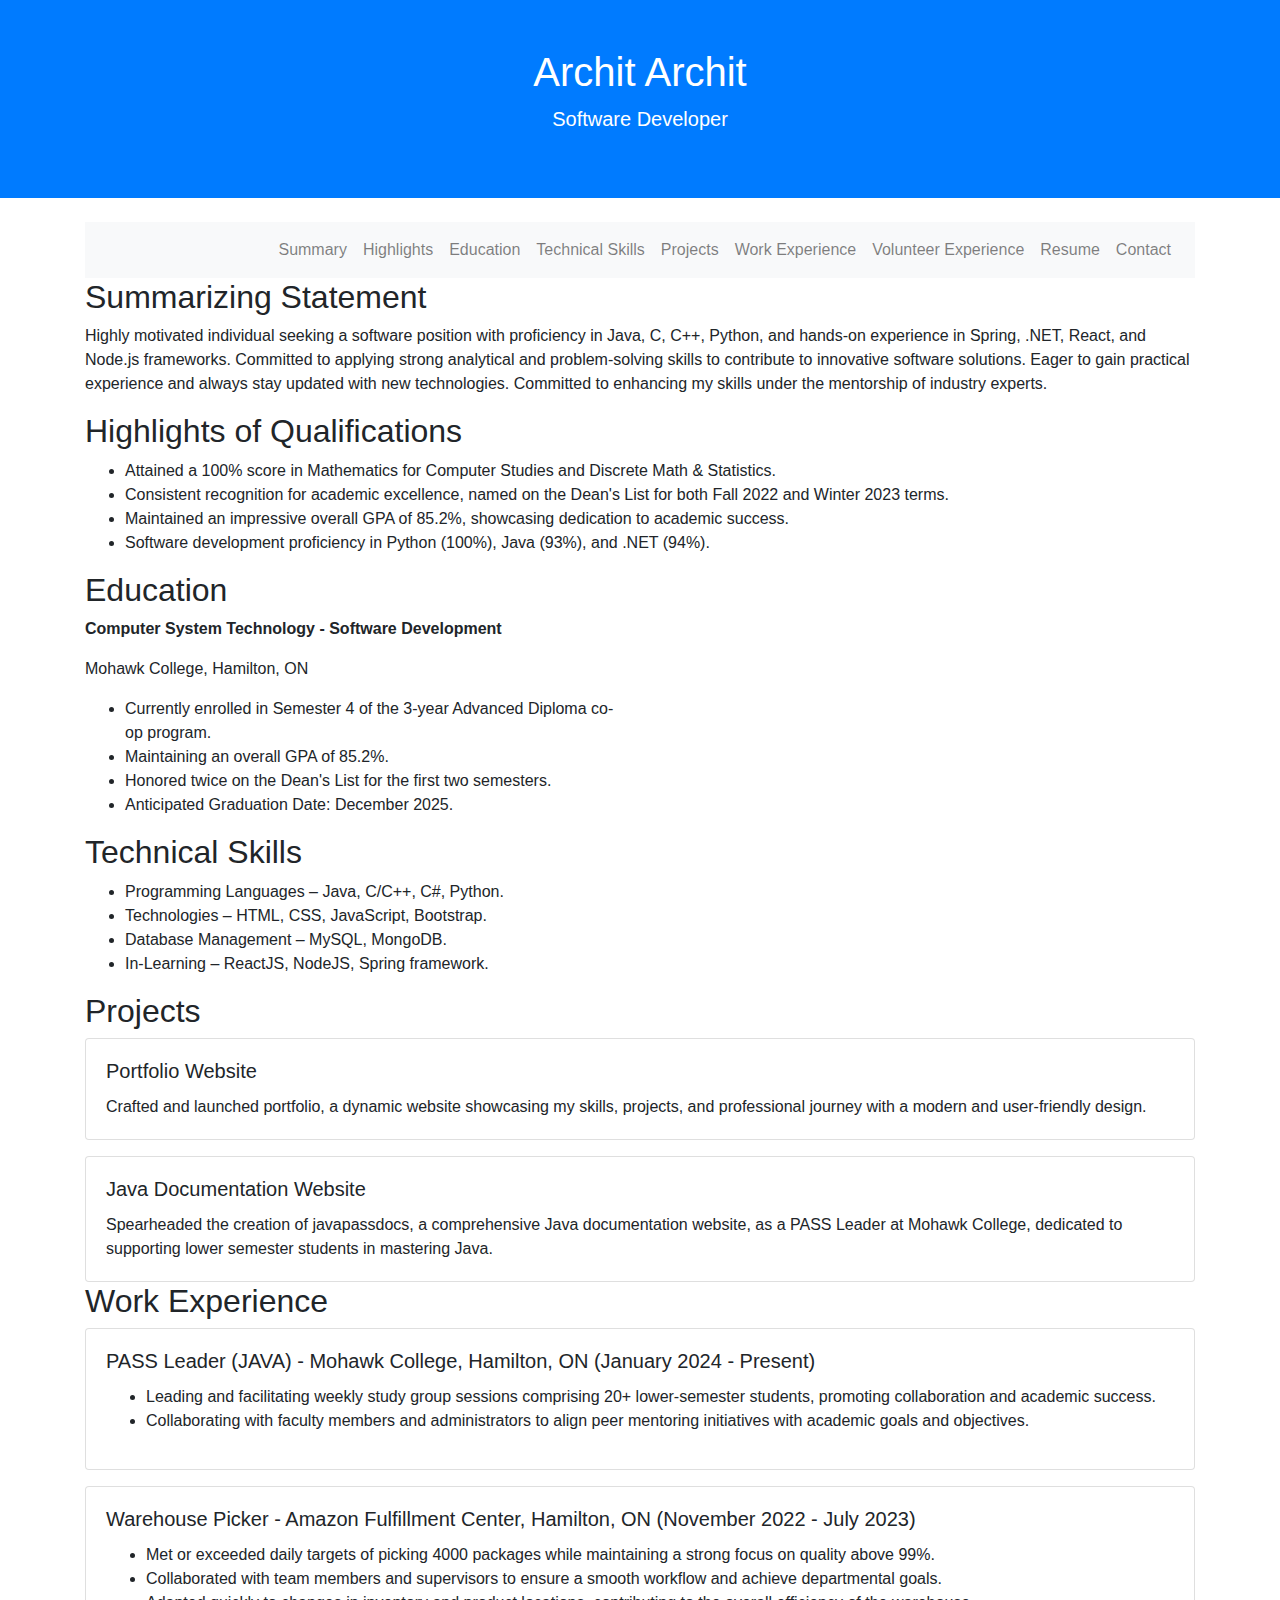
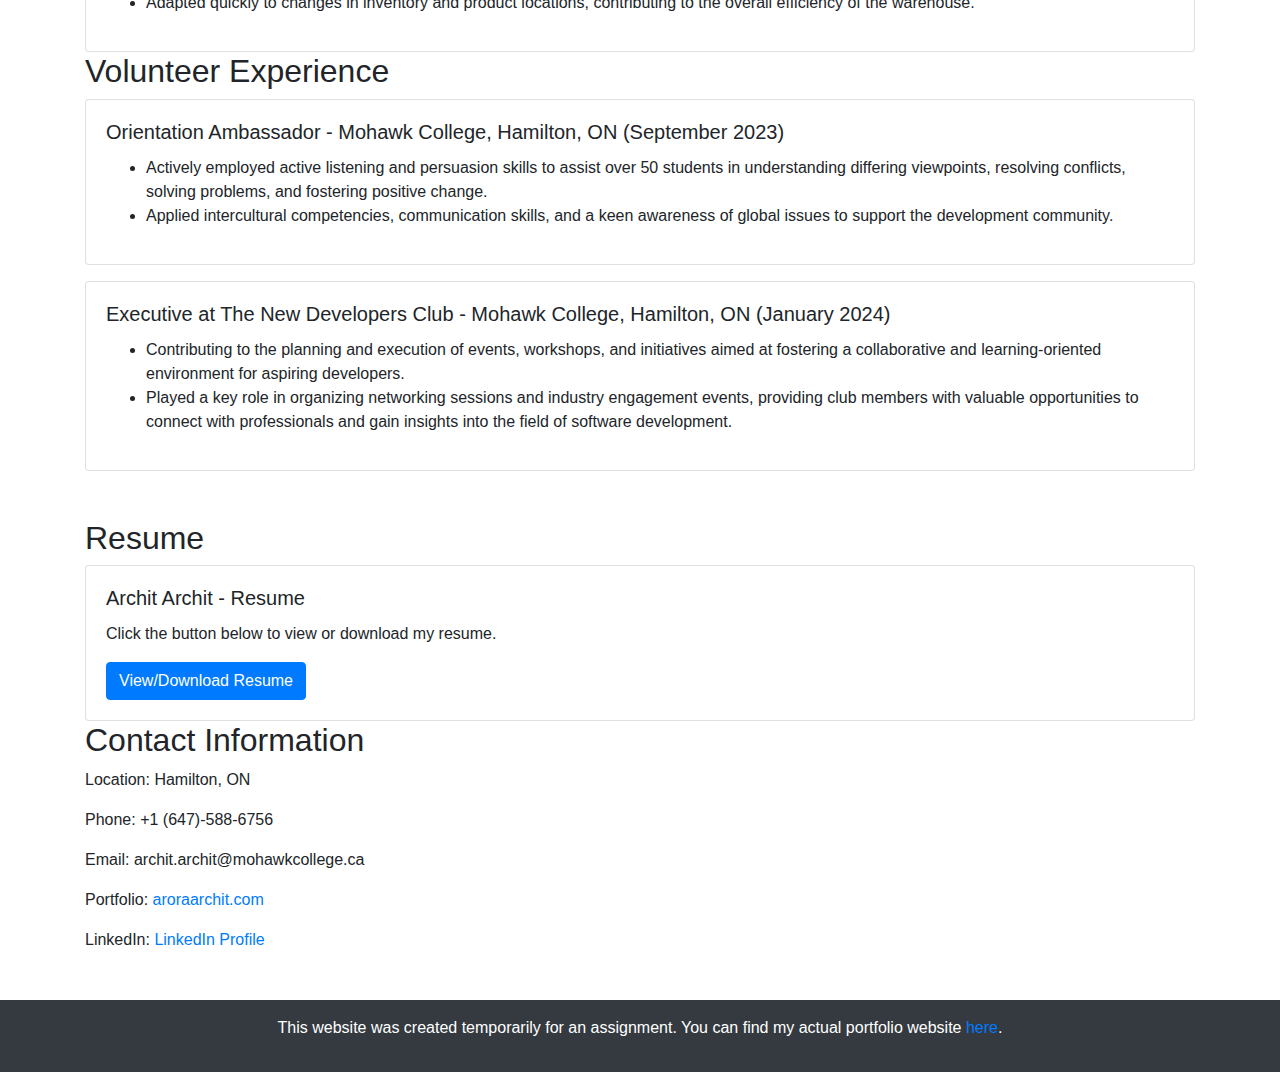
==== index.html @ 3b73fd88 "Added index file" ====
<!DOCTYPE html>
<html lang="en">
<head>
  <meta charset="UTF-8">
  <meta name="viewport" content="width=device-width, initial-scale=1.0">
  <link rel="stylesheet" href="https://stackpath.bootstrapcdn.com/bootstrap/4.5.2/css/bootstrap.min.css">
  <style>
    .fade-in {
      opacity: 0;
      transition: opacity 0.8s ease-in-out;
    }
  </style>

  <script>
    $(document).ready(function() {
      $("a").on('click', function(event) {
        if (this.hash !== "") {
          event.preventDefault();
          var hash = this.hash;
          $('html, body').animate({
            scrollTop: $(hash).offset().top
          }, 800, function(){
            window.location.hash = hash;
          });
        }
      });

      $(window).scroll(function() {
        $(".fade-in").each(function() {
          var position = $(this).offset().top;
          var scroll = $(window).scrollTop();
          if (position < scroll + $(window).height()) {
            $(this).addClass("visible");
          }
        });
      });
    });
  </script>
  <title>Archit Archit - Software Developer Portfolio</title>
</head>
<body>
  <header class="bg-primary text-white text-center py-5">
    <h1>Archit Archit</h1>
    <p class="lead">Software Developer</p>
  </header>

  <div class="container mt-4">
    <nav class="navbar navbar-expand-lg navbar-light bg-light">
      <button class="navbar-toggler" type="button" data-toggle="collapse" data-target="#navbarNav" aria-controls="navbarNav" aria-expanded="false" aria-label="Toggle navigation">
        <span class="navbar-toggler-icon"></span>
      </button>
      <div class="collapse navbar-collapse" id="navbarNav">
        <ul class="navbar-nav ml-auto">
          <li class="nav-item">
            <a class="nav-link" href="#summary">Summary</a>
          </li>
          <li class="nav-item">
            <a class="nav-link" href="#highlights">Highlights</a>
          </li>
          <li class="nav-item">
            <a class="nav-link" href="#education">Education</a>
          </li>
          <li class="nav-item">
            <a class="nav-link" href="#technical-skills">Technical Skills</a>
          </li>
          <li class="nav-item">
            <a class="nav-link" href="#projects">Projects</a>
          </li>
          <li class="nav-item">
            <a class="nav-link" href="#work-experience">Work Experience</a>
          </li>
          <li class="nav-item">
            <a class="nav-link" href="#volunteer-experience">Volunteer Experience</a>
          </li>
          <li class="nav-item">
            <a class="nav-link" href="#resume">Resume</a>
          </li>
          <li class="nav-item">
            <a class="nav-link" href="#contact">Contact</a>
          </li>
        </ul>
      </div>
    </nav>

    <section id="summary">
      <h2>Summarizing Statement</h2>
      <p>Highly motivated individual seeking a software position with proficiency in Java, C, C++, Python, and hands-on experience in Spring, .NET, React, and Node.js frameworks. Committed to applying strong analytical and problem-solving skills to contribute to innovative software solutions. Eager to gain practical experience and always stay updated with new technologies. Committed to enhancing my skills under the mentorship of industry experts.</p>
    </section>

    <section id="highlights">
      <h2>Highlights of Qualifications</h2>
      <ul>
        <li>Attained a 100% score in Mathematics for Computer Studies and Discrete Math & Statistics.</li>
        <li>Consistent recognition for academic excellence, named on the Dean's List for both Fall 2022 and Winter 2023 terms.</li>
        <li>Maintained an impressive overall GPA of 85.2%, showcasing dedication to academic success.</li>
        <li>Software development proficiency in Python (100%), Java (93%), and .NET (94%).</li>
      </ul>
    </section>

    <section id="education">
      <h2>Education</h2>
      <div class="row">
        <div class="col-md-6">
          <p class="font-weight-bold">Computer System Technology - Software Development</p>
          <p>Mohawk College, Hamilton, ON</p>
          <ul>
            <li>Currently enrolled in Semester 4 of the 3-year Advanced Diploma co-op program.</li>
            <li>Maintaining an overall GPA of 85.2%.</li>
            <li>Honored twice on the Dean's List for the first two semesters.</li>
            <li>Anticipated Graduation Date: December 2025.</li>
          </ul>
        </div>
      </div>
    </section>

    <section id="technical-skills">
      <h2>Technical Skills</h2>
      <ul>
        <li>Programming Languages – Java, C/C++, C#, Python.</li>
        <li>Technologies – HTML, CSS, JavaScript, Bootstrap.</li>
        <li>Database Management – MySQL, MongoDB.</li>
        <li>In-Learning – ReactJS, NodeJS, Spring framework.</li>
      </ul>
    </section>

    <section id="projects">
      <h2>Projects</h2>
      <div class="card">
        <div class="card-body">
          <h5 class="card-title">Portfolio Website</h5>
          <p class="card-text">Crafted and launched portfolio, a dynamic website showcasing my skills, projects, and professional journey with a modern and user-friendly design.</p>
        </div>
      </div>
      <div class="card mt-3">
        <div class="card-body">
          <h5 class="card-title">Java Documentation Website</h5>
          <p class="card-text">Spearheaded the creation of javapassdocs, a comprehensive Java documentation website, as a PASS Leader at Mohawk College, dedicated to supporting lower semester students in mastering Java.</p>
        </div>
      </div>
    </section>

    <section id="work-experience">
      <h2>Work Experience</h2>
      <div class="card">
        <div class="card-body">
          <h5 class="card-title">PASS Leader (JAVA) - Mohawk College, Hamilton, ON (January 2024 - Present)</h5>
          <ul>
            <li>Leading and facilitating weekly study group sessions comprising 20+ lower-semester students, promoting collaboration and academic success.</li>
            <li>Collaborating with faculty members and administrators to align peer mentoring initiatives with academic goals and objectives.</li>
          </ul>
        </div>
      </div>

      <div class="card mt-3">
        <div class="card-body">
          <h5 class="card-title">Warehouse Picker - Amazon Fulfillment Center, Hamilton, ON (November 2022 - July 2023)</h5>
          <ul>
            <li>Met or exceeded daily targets of picking 4000 packages while maintaining a strong focus on quality above 99%.</li>
            <li>Collaborated with team members and supervisors to ensure a smooth workflow and achieve departmental goals.</li>
            <li>Adapted quickly to changes in inventory and product locations, contributing to the overall efficiency of the warehouse.</li>
          </ul>
        </div>
      </div>
    </section>

    <section id="volunteer-experience">
      <h2>Volunteer Experience</h2>
      <div class="card">
        <div class="card-body">
          <h5 class="card-title">Orientation Ambassador - Mohawk College, Hamilton, ON (September 2023)</h5>
          <ul>
            <li>Actively employed active listening and persuasion skills to assist over 50 students in understanding differing viewpoints, resolving conflicts, solving problems, and fostering positive change.</li>
            <li>Applied intercultural competencies, communication skills, and a keen awareness of global issues to support the development community.</li>
          </ul>
        </div>
      </div>

      <div class="card mt-3">
        <div class="card-body">
          <h5 class="card-title">Executive at The New Developers Club - Mohawk College, Hamilton, ON (January 2024)</h5>
          <ul>
            <li>Contributing to the planning and execution of events, workshops, and initiatives aimed at fostering a collaborative and learning-oriented environment for aspiring developers.</li>
            <li>Played a key role in organizing networking sessions and industry engagement events, providing club members with valuable opportunities to connect with professionals and gain insights into the field of software development.</li>
          </ul>
        </div>
      </div>
    </section>

    <section id="resume" class="mt-5">
        <h2>Resume</h2>
        <div class="card">
          <div class="card-body">
            <h5 class="card-title">Archit Archit - Resume</h5>
            <p class="card-text">Click the button below to view or download my resume.</p>
            <a href="https://drive.google.com/file/d/1kvzw-_vx-3YMhmj7UJ2P-MCLBKqYnYAg/view?usp=sharing" class="btn btn-primary" target="_blank" rel="noopener noreferrer">View/Download Resume</a>
          </div>
        </div>
      </section>
      

    <section id="contact">
      <h2>Contact Information</h2>
      <address>
        <p>Location: Hamilton, ON</p>
        <p>Phone: +1 (647)-588-6756</p>
        <p>Email: archit.archit@mohawkcollege.ca</p>
        <p>Portfolio: <a href="http://aroraarchit.com">aroraarchit.com</a></p>
        <p>LinkedIn: <a href="https://www.linkedin.com/in/archit-archit-8ba535247/">LinkedIn Profile</a></p>
      </address>
    </section>
  </div>

  <footer class="bg-dark text-white text-center py-3 mt-5">
    <p>This website was created temporarily for an assignment. You can find my actual portfolio website <a href="#">here</a>.</p>
  </footer>

  <script src="https://code.jquery.com/jquery-3.5.1.slim.min.js"></script>
  <script src="https://cdn.jsdelivr.net/npm/@popperjs/core@2.9.3/dist/umd/popper.min.js"></script>
  <script src="https://stackpath.bootstrapcdn.com/bootstrap/4.5.2/js/bootstrap.min.js"></script>

</body>
</html>
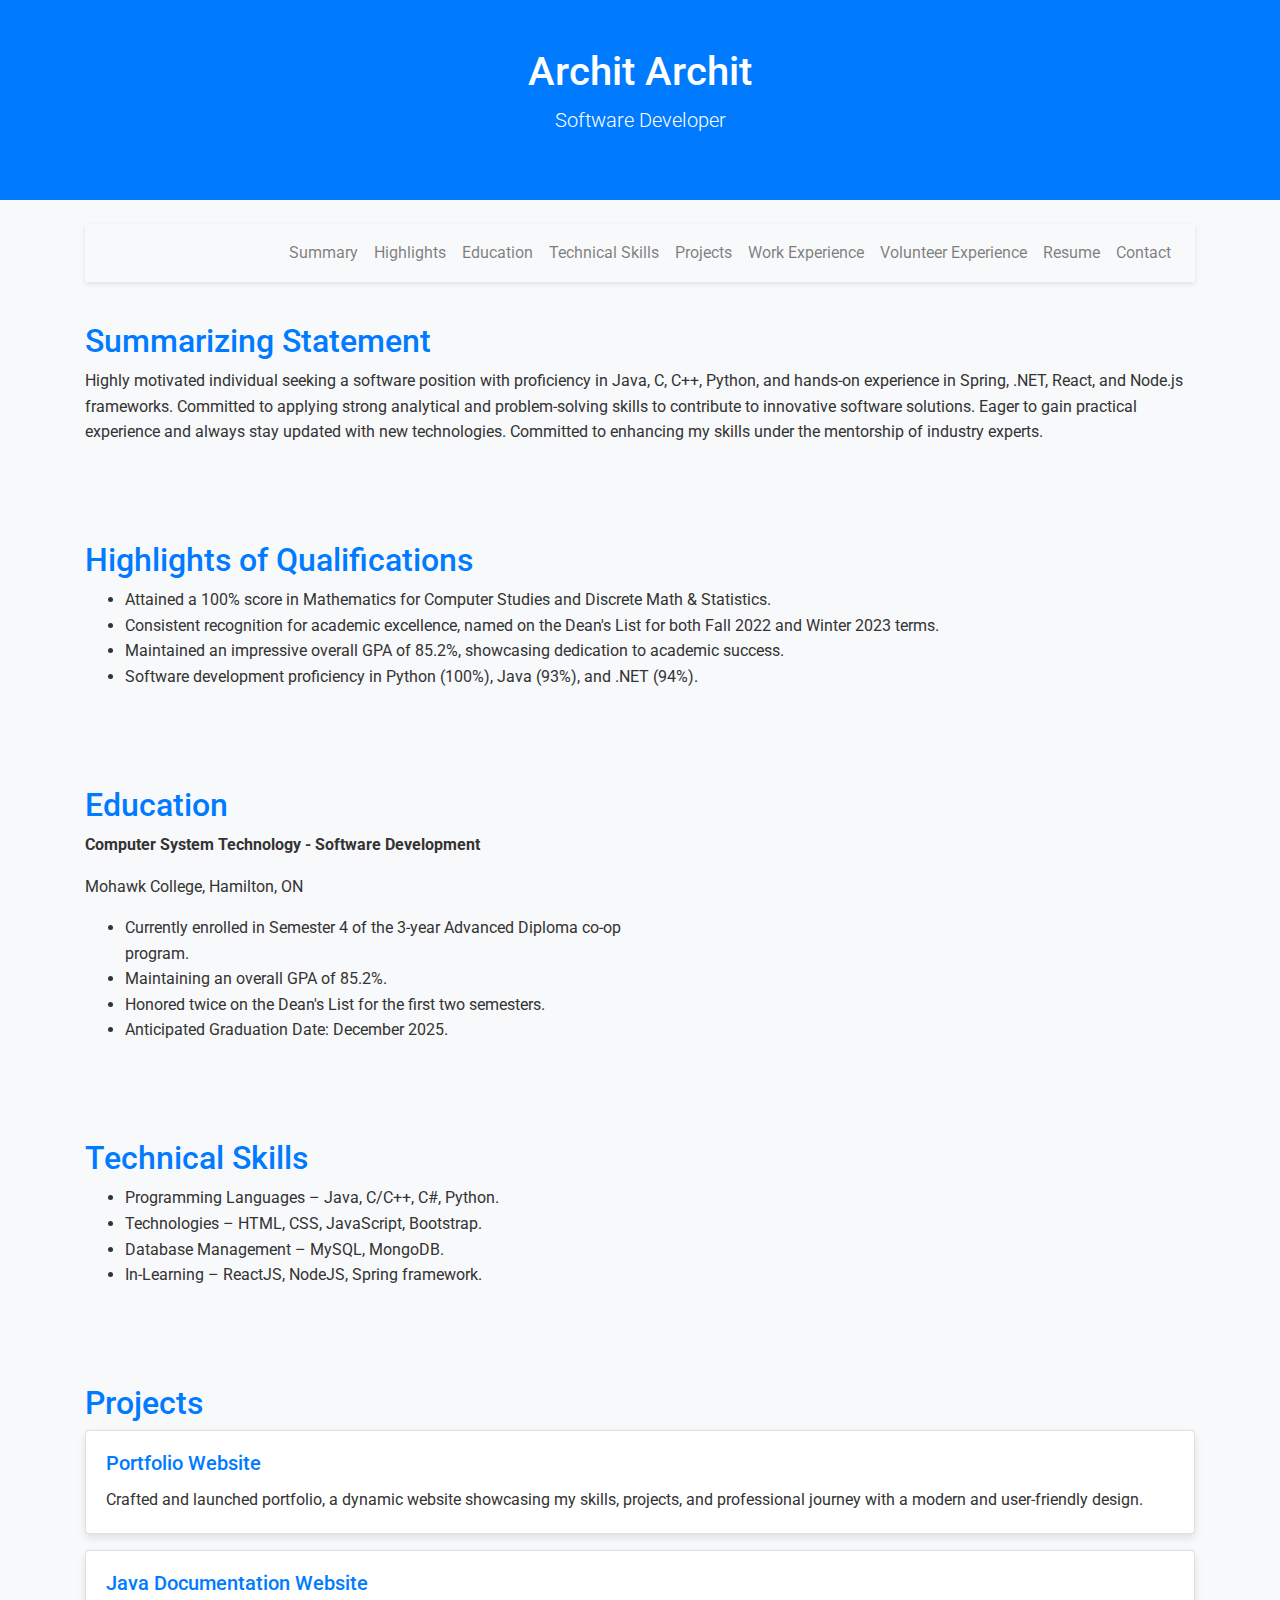
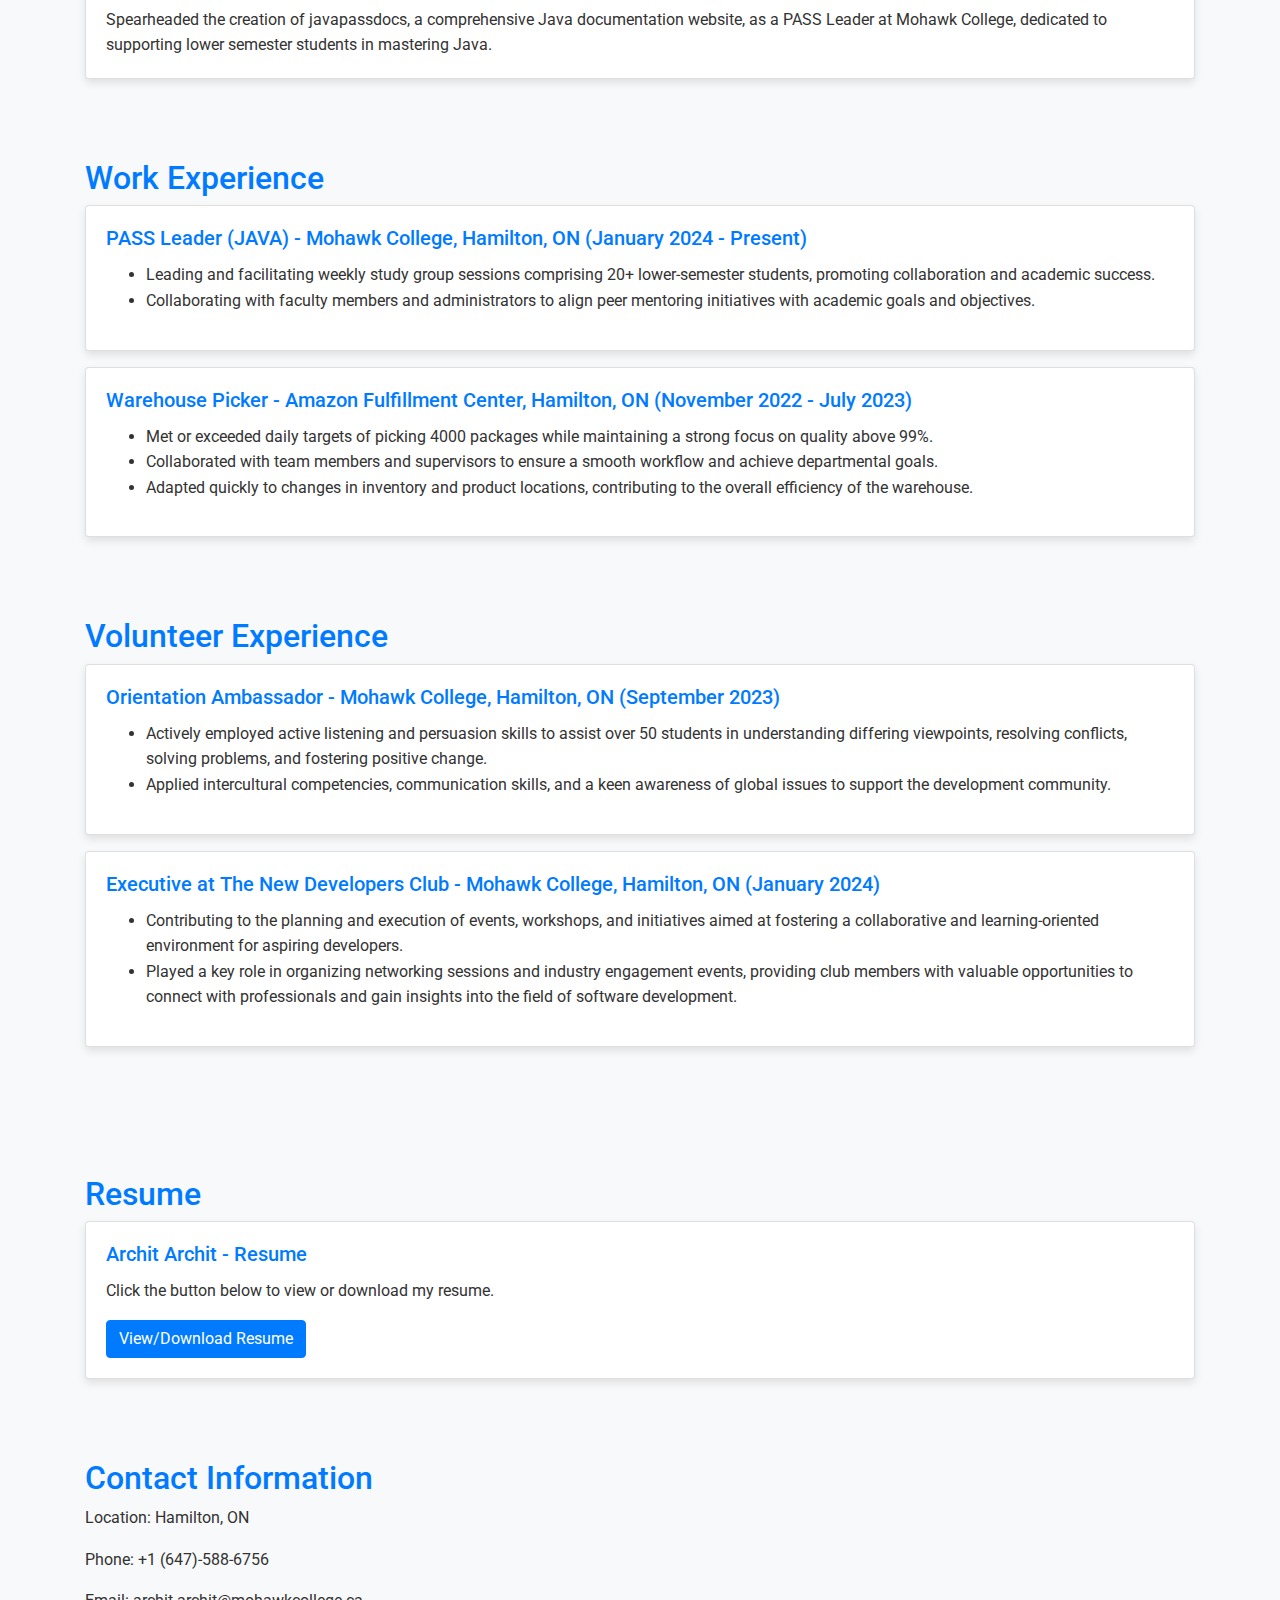
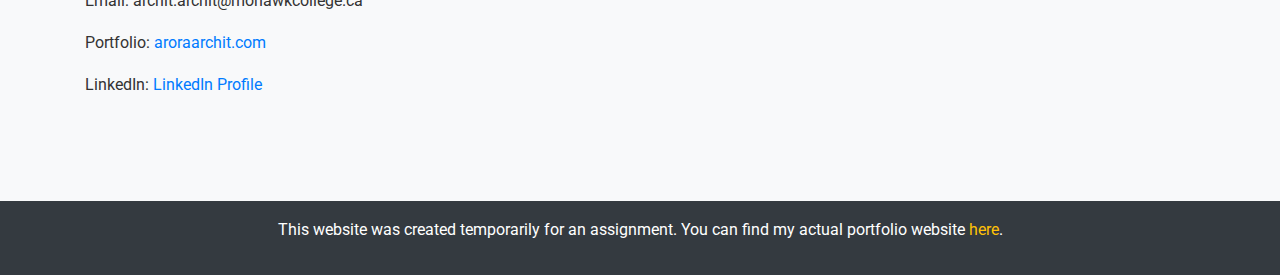
==== commit ca59ab33: "Add files via upload" ====
--- a/index.html
+++ b/index.html
@@ -1,222 +1,329 @@
-<!DOCTYPE html>
-<html lang="en">
-<head>
-  <meta charset="UTF-8">
-  <meta name="viewport" content="width=device-width, initial-scale=1.0">
-  <link rel="stylesheet" href="https://stackpath.bootstrapcdn.com/bootstrap/4.5.2/css/bootstrap.min.css">
-  <style>
-    .fade-in {
-      opacity: 0;
-      transition: opacity 0.8s ease-in-out;
-    }
-  </style>
-
-  <script>
-    $(document).ready(function() {
-      $("a").on('click', function(event) {
-        if (this.hash !== "") {
-          event.preventDefault();
-          var hash = this.hash;
-          $('html, body').animate({
-            scrollTop: $(hash).offset().top
-          }, 800, function(){
-            window.location.hash = hash;
-          });
-        }
-      });
-
-      $(window).scroll(function() {
-        $(".fade-in").each(function() {
-          var position = $(this).offset().top;
-          var scroll = $(window).scrollTop();
-          if (position < scroll + $(window).height()) {
-            $(this).addClass("visible");
-          }
-        });
-      });
-    });
-  </script>
-  <title>Archit Archit - Software Developer Portfolio</title>
-</head>
-<body>
-  <header class="bg-primary text-white text-center py-5">
-    <h1>Archit Archit</h1>
-    <p class="lead">Software Developer</p>
-  </header>
-
-  <div class="container mt-4">
-    <nav class="navbar navbar-expand-lg navbar-light bg-light">
-      <button class="navbar-toggler" type="button" data-toggle="collapse" data-target="#navbarNav" aria-controls="navbarNav" aria-expanded="false" aria-label="Toggle navigation">
-        <span class="navbar-toggler-icon"></span>
-      </button>
-      <div class="collapse navbar-collapse" id="navbarNav">
-        <ul class="navbar-nav ml-auto">
-          <li class="nav-item">
-            <a class="nav-link" href="#summary">Summary</a>
-          </li>
-          <li class="nav-item">
-            <a class="nav-link" href="#highlights">Highlights</a>
-          </li>
-          <li class="nav-item">
-            <a class="nav-link" href="#education">Education</a>
-          </li>
-          <li class="nav-item">
-            <a class="nav-link" href="#technical-skills">Technical Skills</a>
-          </li>
-          <li class="nav-item">
-            <a class="nav-link" href="#projects">Projects</a>
-          </li>
-          <li class="nav-item">
-            <a class="nav-link" href="#work-experience">Work Experience</a>
-          </li>
-          <li class="nav-item">
-            <a class="nav-link" href="#volunteer-experience">Volunteer Experience</a>
-          </li>
-          <li class="nav-item">
-            <a class="nav-link" href="#resume">Resume</a>
-          </li>
-          <li class="nav-item">
-            <a class="nav-link" href="#contact">Contact</a>
-          </li>
-        </ul>
-      </div>
-    </nav>
-
-    <section id="summary">
-      <h2>Summarizing Statement</h2>
-      <p>Highly motivated individual seeking a software position with proficiency in Java, C, C++, Python, and hands-on experience in Spring, .NET, React, and Node.js frameworks. Committed to applying strong analytical and problem-solving skills to contribute to innovative software solutions. Eager to gain practical experience and always stay updated with new technologies. Committed to enhancing my skills under the mentorship of industry experts.</p>
-    </section>
-
-    <section id="highlights">
-      <h2>Highlights of Qualifications</h2>
-      <ul>
-        <li>Attained a 100% score in Mathematics for Computer Studies and Discrete Math & Statistics.</li>
-        <li>Consistent recognition for academic excellence, named on the Dean's List for both Fall 2022 and Winter 2023 terms.</li>
-        <li>Maintained an impressive overall GPA of 85.2%, showcasing dedication to academic success.</li>
-        <li>Software development proficiency in Python (100%), Java (93%), and .NET (94%).</li>
-      </ul>
-    </section>
-
-    <section id="education">
-      <h2>Education</h2>
-      <div class="row">
-        <div class="col-md-6">
-          <p class="font-weight-bold">Computer System Technology - Software Development</p>
-          <p>Mohawk College, Hamilton, ON</p>
-          <ul>
-            <li>Currently enrolled in Semester 4 of the 3-year Advanced Diploma co-op program.</li>
-            <li>Maintaining an overall GPA of 85.2%.</li>
-            <li>Honored twice on the Dean's List for the first two semesters.</li>
-            <li>Anticipated Graduation Date: December 2025.</li>
-          </ul>
-        </div>
-      </div>
-    </section>
-
-    <section id="technical-skills">
-      <h2>Technical Skills</h2>
-      <ul>
-        <li>Programming Languages – Java, C/C++, C#, Python.</li>
-        <li>Technologies – HTML, CSS, JavaScript, Bootstrap.</li>
-        <li>Database Management – MySQL, MongoDB.</li>
-        <li>In-Learning – ReactJS, NodeJS, Spring framework.</li>
-      </ul>
-    </section>
-
-    <section id="projects">
-      <h2>Projects</h2>
-      <div class="card">
-        <div class="card-body">
-          <h5 class="card-title">Portfolio Website</h5>
-          <p class="card-text">Crafted and launched portfolio, a dynamic website showcasing my skills, projects, and professional journey with a modern and user-friendly design.</p>
-        </div>
-      </div>
-      <div class="card mt-3">
-        <div class="card-body">
-          <h5 class="card-title">Java Documentation Website</h5>
-          <p class="card-text">Spearheaded the creation of javapassdocs, a comprehensive Java documentation website, as a PASS Leader at Mohawk College, dedicated to supporting lower semester students in mastering Java.</p>
-        </div>
-      </div>
-    </section>
-
-    <section id="work-experience">
-      <h2>Work Experience</h2>
-      <div class="card">
-        <div class="card-body">
-          <h5 class="card-title">PASS Leader (JAVA) - Mohawk College, Hamilton, ON (January 2024 - Present)</h5>
-          <ul>
-            <li>Leading and facilitating weekly study group sessions comprising 20+ lower-semester students, promoting collaboration and academic success.</li>
-            <li>Collaborating with faculty members and administrators to align peer mentoring initiatives with academic goals and objectives.</li>
-          </ul>
-        </div>
-      </div>
-
-      <div class="card mt-3">
-        <div class="card-body">
-          <h5 class="card-title">Warehouse Picker - Amazon Fulfillment Center, Hamilton, ON (November 2022 - July 2023)</h5>
-          <ul>
-            <li>Met or exceeded daily targets of picking 4000 packages while maintaining a strong focus on quality above 99%.</li>
-            <li>Collaborated with team members and supervisors to ensure a smooth workflow and achieve departmental goals.</li>
-            <li>Adapted quickly to changes in inventory and product locations, contributing to the overall efficiency of the warehouse.</li>
-          </ul>
-        </div>
-      </div>
-    </section>
-
-    <section id="volunteer-experience">
-      <h2>Volunteer Experience</h2>
-      <div class="card">
-        <div class="card-body">
-          <h5 class="card-title">Orientation Ambassador - Mohawk College, Hamilton, ON (September 2023)</h5>
-          <ul>
-            <li>Actively employed active listening and persuasion skills to assist over 50 students in understanding differing viewpoints, resolving conflicts, solving problems, and fostering positive change.</li>
-            <li>Applied intercultural competencies, communication skills, and a keen awareness of global issues to support the development community.</li>
-          </ul>
-        </div>
-      </div>
-
-      <div class="card mt-3">
-        <div class="card-body">
-          <h5 class="card-title">Executive at The New Developers Club - Mohawk College, Hamilton, ON (January 2024)</h5>
-          <ul>
-            <li>Contributing to the planning and execution of events, workshops, and initiatives aimed at fostering a collaborative and learning-oriented environment for aspiring developers.</li>
-            <li>Played a key role in organizing networking sessions and industry engagement events, providing club members with valuable opportunities to connect with professionals and gain insights into the field of software development.</li>
-          </ul>
-        </div>
-      </div>
-    </section>
-
-    <section id="resume" class="mt-5">
-        <h2>Resume</h2>
-        <div class="card">
-          <div class="card-body">
-            <h5 class="card-title">Archit Archit - Resume</h5>
-            <p class="card-text">Click the button below to view or download my resume.</p>
-            <a href="https://drive.google.com/file/d/1kvzw-_vx-3YMhmj7UJ2P-MCLBKqYnYAg/view?usp=sharing" class="btn btn-primary" target="_blank" rel="noopener noreferrer">View/Download Resume</a>
-          </div>
-        </div>
-      </section>
-      
-
-    <section id="contact">
-      <h2>Contact Information</h2>
-      <address>
-        <p>Location: Hamilton, ON</p>
-        <p>Phone: +1 (647)-588-6756</p>
-        <p>Email: archit.archit@mohawkcollege.ca</p>
-        <p>Portfolio: <a href="http://aroraarchit.com">aroraarchit.com</a></p>
-        <p>LinkedIn: <a href="https://www.linkedin.com/in/archit-archit-8ba535247/">LinkedIn Profile</a></p>
-      </address>
-    </section>
-  </div>
-
-  <footer class="bg-dark text-white text-center py-3 mt-5">
-    <p>This website was created temporarily for an assignment. You can find my actual portfolio website <a href="#">here</a>.</p>
-  </footer>
-
-  <script src="https://code.jquery.com/jquery-3.5.1.slim.min.js"></script>
-  <script src="https://cdn.jsdelivr.net/npm/@popperjs/core@2.9.3/dist/umd/popper.min.js"></script>
-  <script src="https://stackpath.bootstrapcdn.com/bootstrap/4.5.2/js/bootstrap.min.js"></script>
-
-</body>
-</html>
+<!DOCTYPE html>
+<html lang="en">
+<head>
+  <meta charset="UTF-8">
+  <meta name="viewport" content="width=device-width, initial-scale=1.0">
+  <link rel="stylesheet" href="https://stackpath.bootstrapcdn.com/bootstrap/4.5.2/css/bootstrap.min.css">
+  <link rel="stylesheet" href="https://stackpath.bootstrapcdn.com/bootstrap/4.5.2/css/bootstrap.min.css">
+  <link href="https://fonts.googleapis.com/css2?family=Roboto:wght@400;700&display=swap" rel="stylesheet">
+  <style>
+    body {
+      font-family: 'Roboto', sans-serif;
+      line-height: 1.6;
+      color: #333;
+      background-color: #f8f9fa;
+      margin: 0;
+      padding: 0;
+    }
+
+    header {
+      background-color: #007bff;
+      color: #fff;
+      padding: 2rem 0;
+      animation: fadeInUp 1s ease-out;
+    }
+
+    h2, h3, h4, h5, h6 {
+      color: #007bff;
+      animation: fadeIn 1s ease-out;
+    }
+
+    nav {
+      background-color: #fff;
+      box-shadow: 0 2px 5px rgba(0, 0, 0, 0.1);
+      animation: slideInDown 1s ease-out;
+    }
+
+    .navbar-nav {
+      margin-left: auto;
+    }
+
+    .navbar-nav a {
+      color: #333;
+    }
+
+    section {
+      padding: 40px 0;
+      animation: fadeInUp 1s ease-out;
+    }
+
+    .card {
+      box-shadow: 0 4px 8px rgba(0, 0, 0, 0.1);
+      transition: transform 0.3s;
+      animation: fadeIn 1s ease-out;
+    }
+
+    .card:hover {
+      transform: scale(1.05);
+    }
+
+    address {
+      font-style: normal;
+    }
+
+    .animated-list li {
+      opacity: 0;
+      transform: translateY(20px);
+      animation: fadeInUp 1s ease-out forwards;
+    }
+
+    footer {
+      background-color: #343a40;
+      color: #fff;
+      padding: 20px 0;
+      animation: slideInUp 1s ease-out;
+    }
+
+    footer a {
+      color: #ffc107;
+    }
+
+    @keyframes fadeIn {
+      from {
+        opacity: 0;
+      }
+      to {
+        opacity: 1;
+      }
+    }
+
+    @keyframes fadeInUp {
+      from {
+        opacity: 0;
+        transform: translateY(20px);
+      }
+      to {
+        opacity: 1;
+        transform: translateY(0);
+      }
+    }
+
+    @keyframes slideInDown {
+      from {
+        transform: translateY(-40px);
+      }
+      to {
+        transform: translateY(0);
+      }
+    }
+
+    @keyframes slideInUp {
+      from {
+        transform: translateY(40px);
+      }
+      to {
+        transform: translateY(0);
+      }
+    }
+  </style>
+
+
+  <script>
+    $(document).ready(function() {
+      $("a").on('click', function(event) {
+        if (this.hash !== "") {
+          event.preventDefault();
+          var hash = this.hash;
+          $('html, body').animate({
+            scrollTop: $(hash).offset().top
+          }, 800, function(){
+            window.location.hash = hash;
+          });
+        }
+      });
+
+      $(window).scroll(function() {
+        $(".fade-in").each(function() {
+          var position = $(this).offset().top;
+          var scroll = $(window).scrollTop();
+          if (position < scroll + $(window).height()) {
+            $(this).addClass("visible");
+          }
+        });
+      });
+    });
+  </script>
+  <title>Archit Archit - Software Developer Portfolio</title>
+</head>
+<body>
+  <header class="bg-primary text-white text-center py-5">
+    <h1>Archit Archit</h1>
+    <p class="lead">Software Developer</p>
+  </header>
+
+  <div class="container mt-4">
+    <nav class="navbar navbar-expand-lg navbar-light bg-light">
+      <button class="navbar-toggler" type="button" data-toggle="collapse" data-target="#navbarNav" aria-controls="navbarNav" aria-expanded="false" aria-label="Toggle navigation">
+        <span class="navbar-toggler-icon"></span>
+      </button>
+      <div class="collapse navbar-collapse" id="navbarNav">
+        <ul class="navbar-nav ml-auto">
+          <li class="nav-item">
+            <a class="nav-link" href="#summary">Summary</a>
+          </li>
+          <li class="nav-item">
+            <a class="nav-link" href="#highlights">Highlights</a>
+          </li>
+          <li class="nav-item">
+            <a class="nav-link" href="#education">Education</a>
+          </li>
+          <li class="nav-item">
+            <a class="nav-link" href="#technical-skills">Technical Skills</a>
+          </li>
+          <li class="nav-item">
+            <a class="nav-link" href="#projects">Projects</a>
+          </li>
+          <li class="nav-item">
+            <a class="nav-link" href="#work-experience">Work Experience</a>
+          </li>
+          <li class="nav-item">
+            <a class="nav-link" href="#volunteer-experience">Volunteer Experience</a>
+          </li>
+          <li class="nav-item">
+            <a class="nav-link" href="#resume">Resume</a>
+          </li>
+          <li class="nav-item">
+            <a class="nav-link" href="#contact">Contact</a>
+          </li>
+        </ul>
+      </div>
+    </nav>
+
+    <section id="summary">
+      <h2>Summarizing Statement</h2>
+      <p>Highly motivated individual seeking a software position with proficiency in Java, C, C++, Python, and hands-on experience in Spring, .NET, React, and Node.js frameworks. Committed to applying strong analytical and problem-solving skills to contribute to innovative software solutions. Eager to gain practical experience and always stay updated with new technologies. Committed to enhancing my skills under the mentorship of industry experts.</p>
+    </section>
+
+    <section id="highlights">
+      <h2>Highlights of Qualifications</h2>
+      <ul>
+        <li>Attained a 100% score in Mathematics for Computer Studies and Discrete Math & Statistics.</li>
+        <li>Consistent recognition for academic excellence, named on the Dean's List for both Fall 2022 and Winter 2023 terms.</li>
+        <li>Maintained an impressive overall GPA of 85.2%, showcasing dedication to academic success.</li>
+        <li>Software development proficiency in Python (100%), Java (93%), and .NET (94%).</li>
+      </ul>
+    </section>
+
+    <section id="education">
+      <h2>Education</h2>
+      <div class="row">
+        <div class="col-md-6">
+          <p class="font-weight-bold">Computer System Technology - Software Development</p>
+          <p>Mohawk College, Hamilton, ON</p>
+          <ul>
+            <li>Currently enrolled in Semester 4 of the 3-year Advanced Diploma co-op program.</li>
+            <li>Maintaining an overall GPA of 85.2%.</li>
+            <li>Honored twice on the Dean's List for the first two semesters.</li>
+            <li>Anticipated Graduation Date: December 2025.</li>
+          </ul>
+        </div>
+      </div>
+    </section>
+
+    <section id="technical-skills">
+      <h2>Technical Skills</h2>
+      <ul>
+        <li>Programming Languages – Java, C/C++, C#, Python.</li>
+        <li>Technologies – HTML, CSS, JavaScript, Bootstrap.</li>
+        <li>Database Management – MySQL, MongoDB.</li>
+        <li>In-Learning – ReactJS, NodeJS, Spring framework.</li>
+      </ul>
+    </section>
+
+    <section id="projects">
+      <h2>Projects</h2>
+      <div class="card">
+        <div class="card-body">
+          <h5 class="card-title">Portfolio Website</h5>
+          <p class="card-text">Crafted and launched portfolio, a dynamic website showcasing my skills, projects, and professional journey with a modern and user-friendly design.</p>
+        </div>
+      </div>
+      <div class="card mt-3">
+        <div class="card-body">
+          <h5 class="card-title">Java Documentation Website</h5>
+          <p class="card-text">Spearheaded the creation of javapassdocs, a comprehensive Java documentation website, as a PASS Leader at Mohawk College, dedicated to supporting lower semester students in mastering Java.</p>
+        </div>
+      </div>
+    </section>
+
+    <section id="work-experience">
+      <h2>Work Experience</h2>
+      <div class="card">
+        <div class="card-body">
+          <h5 class="card-title">PASS Leader (JAVA) - Mohawk College, Hamilton, ON (January 2024 - Present)</h5>
+          <ul>
+            <li>Leading and facilitating weekly study group sessions comprising 20+ lower-semester students, promoting collaboration and academic success.</li>
+            <li>Collaborating with faculty members and administrators to align peer mentoring initiatives with academic goals and objectives.</li>
+          </ul>
+        </div>
+      </div>
+
+      <div class="card mt-3">
+        <div class="card-body">
+          <h5 class="card-title">Warehouse Picker - Amazon Fulfillment Center, Hamilton, ON (November 2022 - July 2023)</h5>
+          <ul>
+            <li>Met or exceeded daily targets of picking 4000 packages while maintaining a strong focus on quality above 99%.</li>
+            <li>Collaborated with team members and supervisors to ensure a smooth workflow and achieve departmental goals.</li>
+            <li>Adapted quickly to changes in inventory and product locations, contributing to the overall efficiency of the warehouse.</li>
+          </ul>
+        </div>
+      </div>
+    </section>
+
+    <section id="volunteer-experience">
+      <h2>Volunteer Experience</h2>
+      <div class="card">
+        <div class="card-body">
+          <h5 class="card-title">Orientation Ambassador - Mohawk College, Hamilton, ON (September 2023)</h5>
+          <ul>
+            <li>Actively employed active listening and persuasion skills to assist over 50 students in understanding differing viewpoints, resolving conflicts, solving problems, and fostering positive change.</li>
+            <li>Applied intercultural competencies, communication skills, and a keen awareness of global issues to support the development community.</li>
+          </ul>
+        </div>
+      </div>
+
+      <div class="card mt-3">
+        <div class="card-body">
+          <h5 class="card-title">Executive at The New Developers Club - Mohawk College, Hamilton, ON (January 2024)</h5>
+          <ul>
+            <li>Contributing to the planning and execution of events, workshops, and initiatives aimed at fostering a collaborative and learning-oriented environment for aspiring developers.</li>
+            <li>Played a key role in organizing networking sessions and industry engagement events, providing club members with valuable opportunities to connect with professionals and gain insights into the field of software development.</li>
+          </ul>
+        </div>
+      </div>
+    </section>
+
+    <section id="resume" class="mt-5">
+        <h2>Resume</h2>
+        <div class="card">
+          <div class="card-body">
+            <h5 class="card-title">Archit Archit - Resume</h5>
+            <p class="card-text">Click the button below to view or download my resume.</p>
+            <a href="https://drive.google.com/file/d/1kvzw-_vx-3YMhmj7UJ2P-MCLBKqYnYAg/view?usp=sharing" class="btn btn-primary" target="_blank" rel="noopener noreferrer">View/Download Resume</a>
+          </div>
+        </div>
+      </section>
+      
+
+    <section id="contact">
+      <h2>Contact Information</h2>
+      <address>
+        <p>Location: Hamilton, ON</p>
+        <p>Phone: +1 (647)-588-6756</p>
+        <p>Email: archit.archit@mohawkcollege.ca</p>
+        <p>Portfolio: <a href="http://aroraarchit.com">aroraarchit.com</a></p>
+        <p>LinkedIn: <a href="https://www.linkedin.com/in/archit-archit-8ba535247/">LinkedIn Profile</a></p>
+      </address>
+    </section>
+  </div>
+
+  <footer class="bg-dark text-white text-center py-3 mt-5">
+    <p>This website was created temporarily for an assignment. You can find my actual portfolio website <a href="http://aroraarchit.com">here</a>.</p>
+  </footer>
+
+  <script src="https://code.jquery.com/jquery-3.5.1.slim.min.js"></script>
+  <script src="https://cdn.jsdelivr.net/npm/@popperjs/core@2.9.3/dist/umd/popper.min.js"></script>
+  <script src="https://stackpath.bootstrapcdn.com/bootstrap/4.5.2/js/bootstrap.min.js"></script>
+
+</body>
+</html>
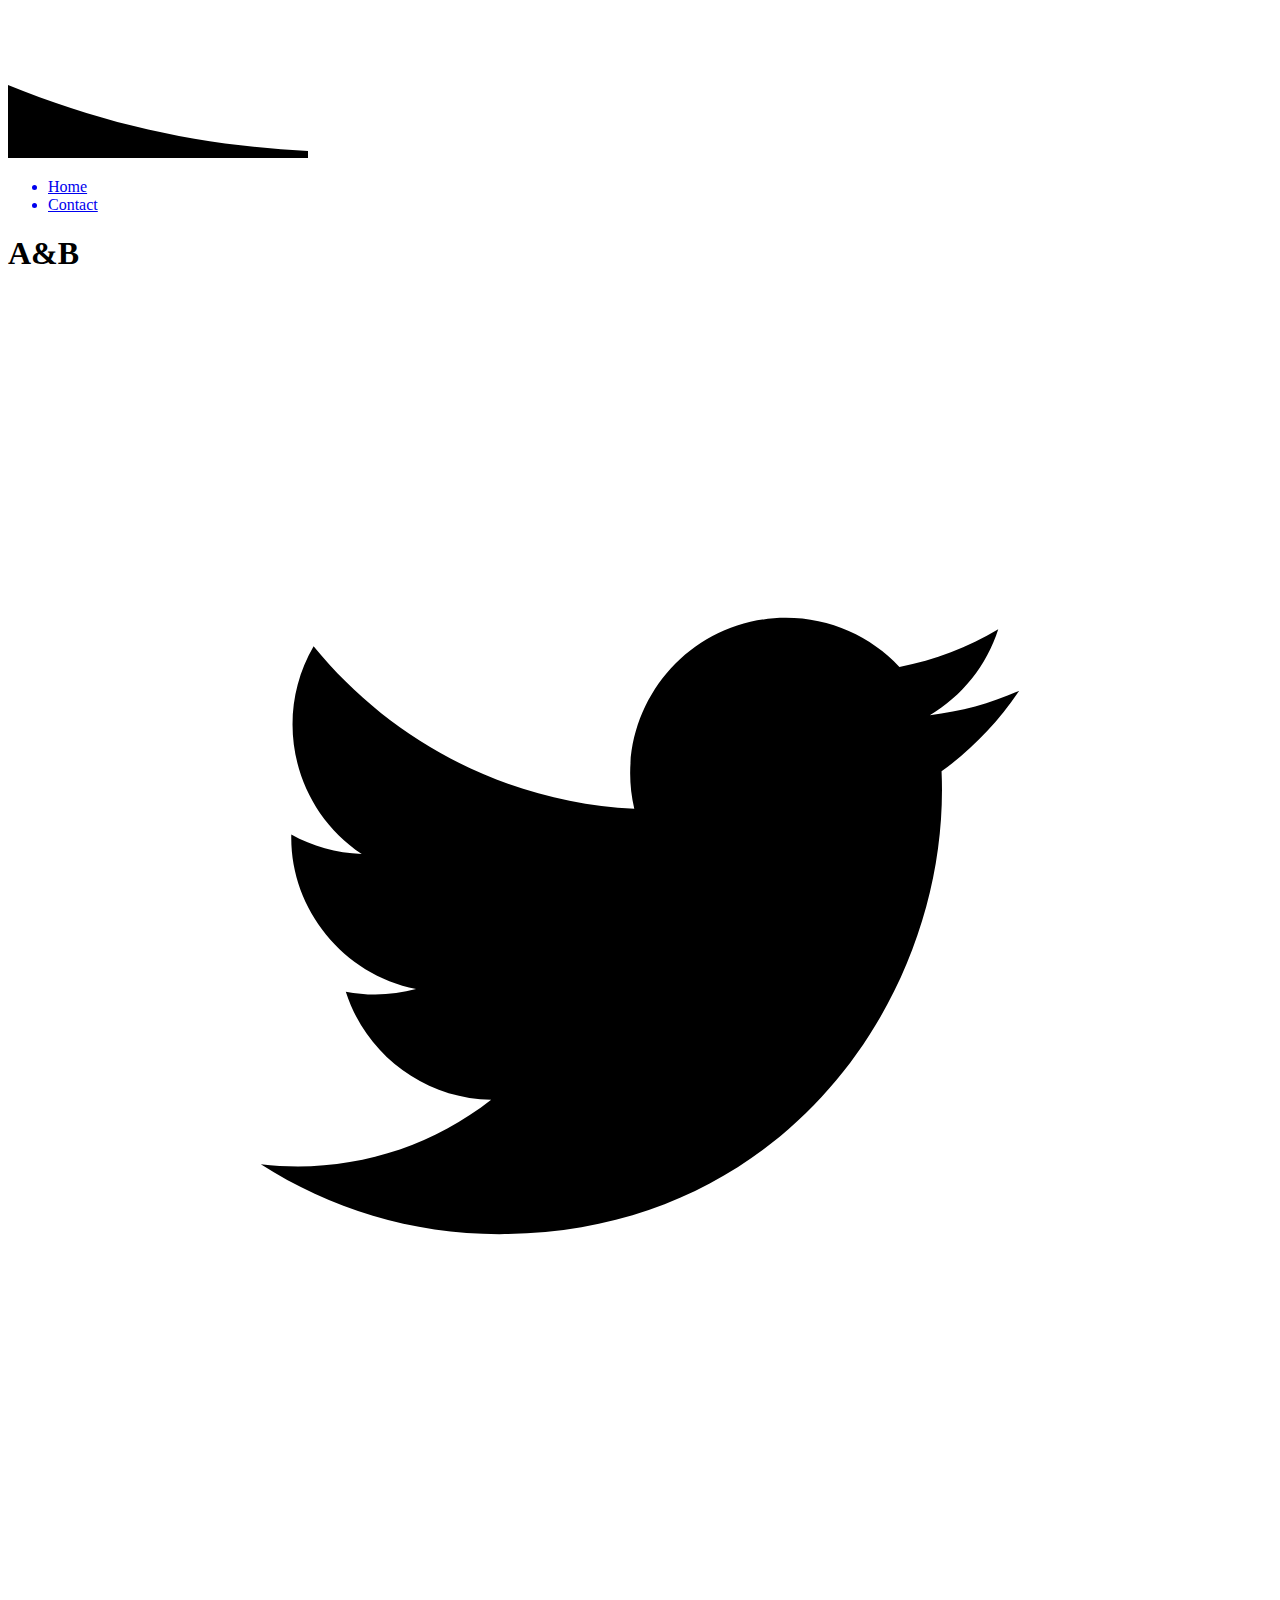
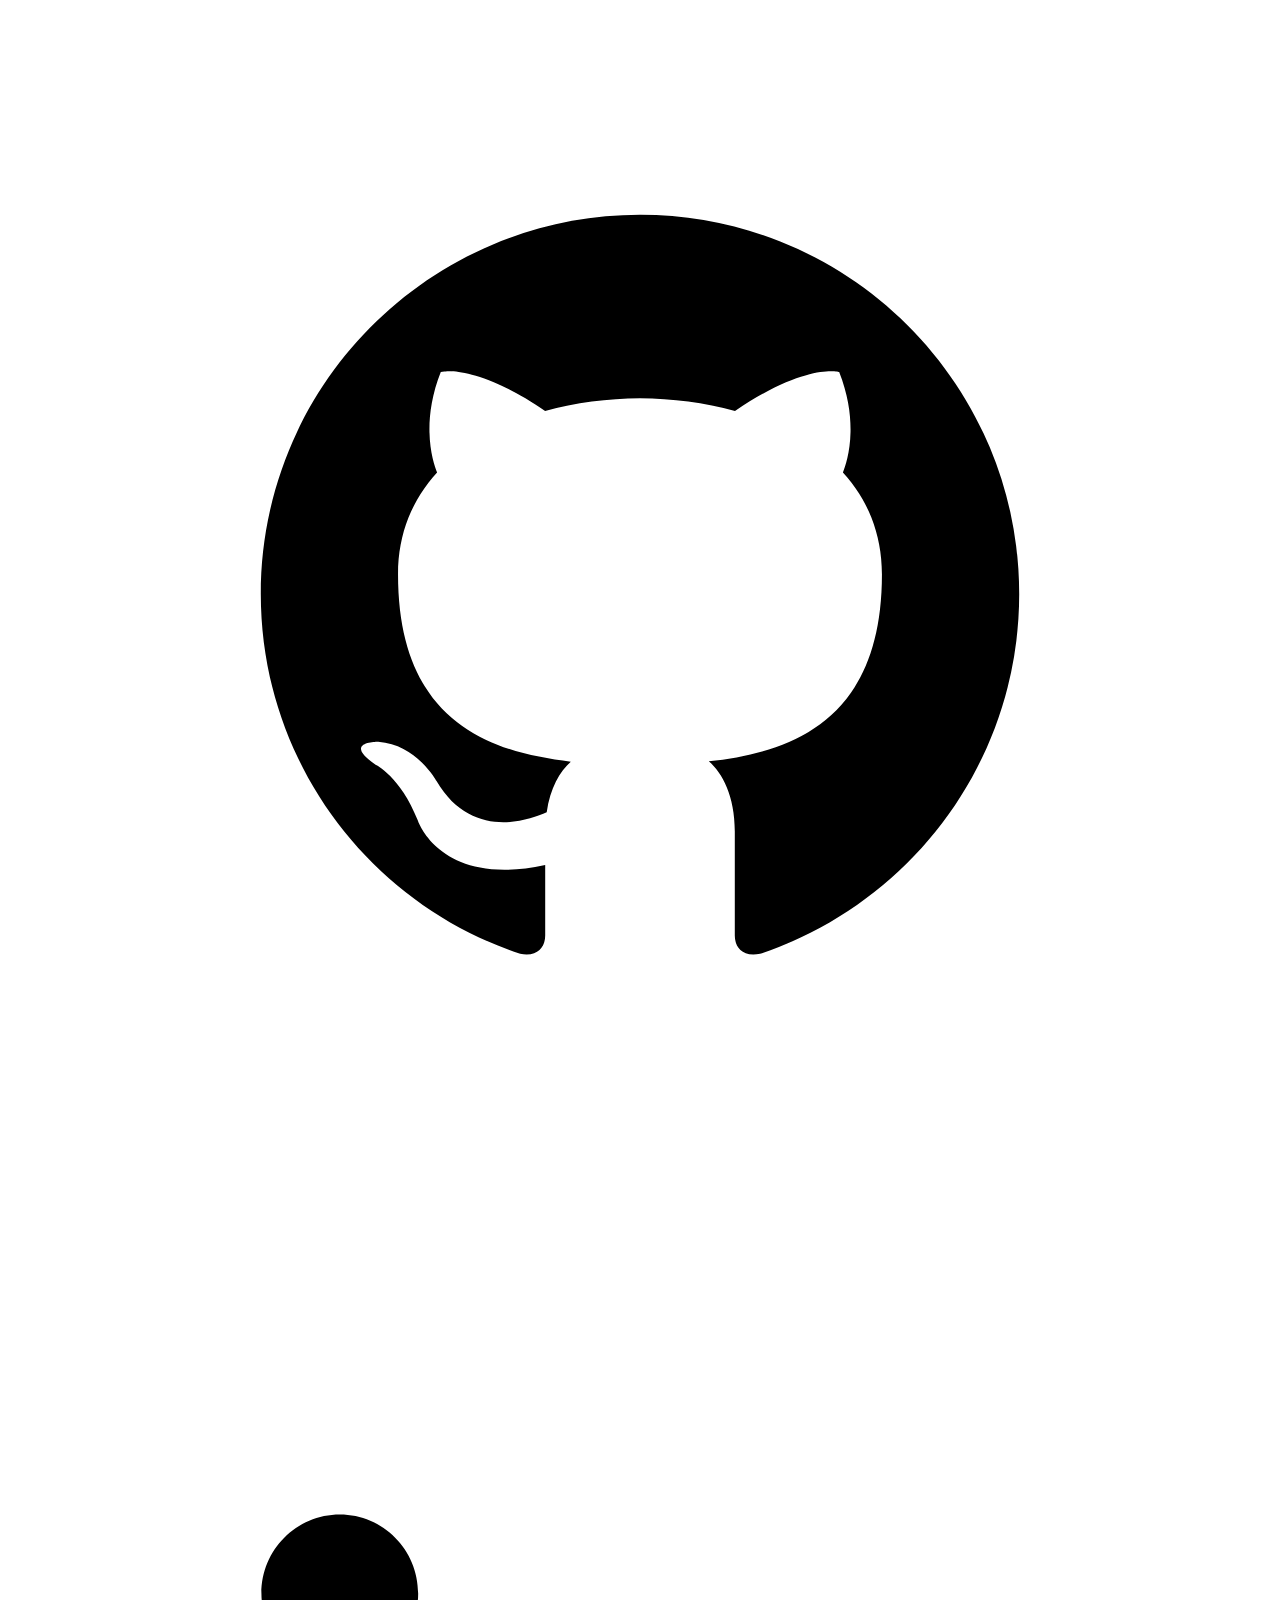
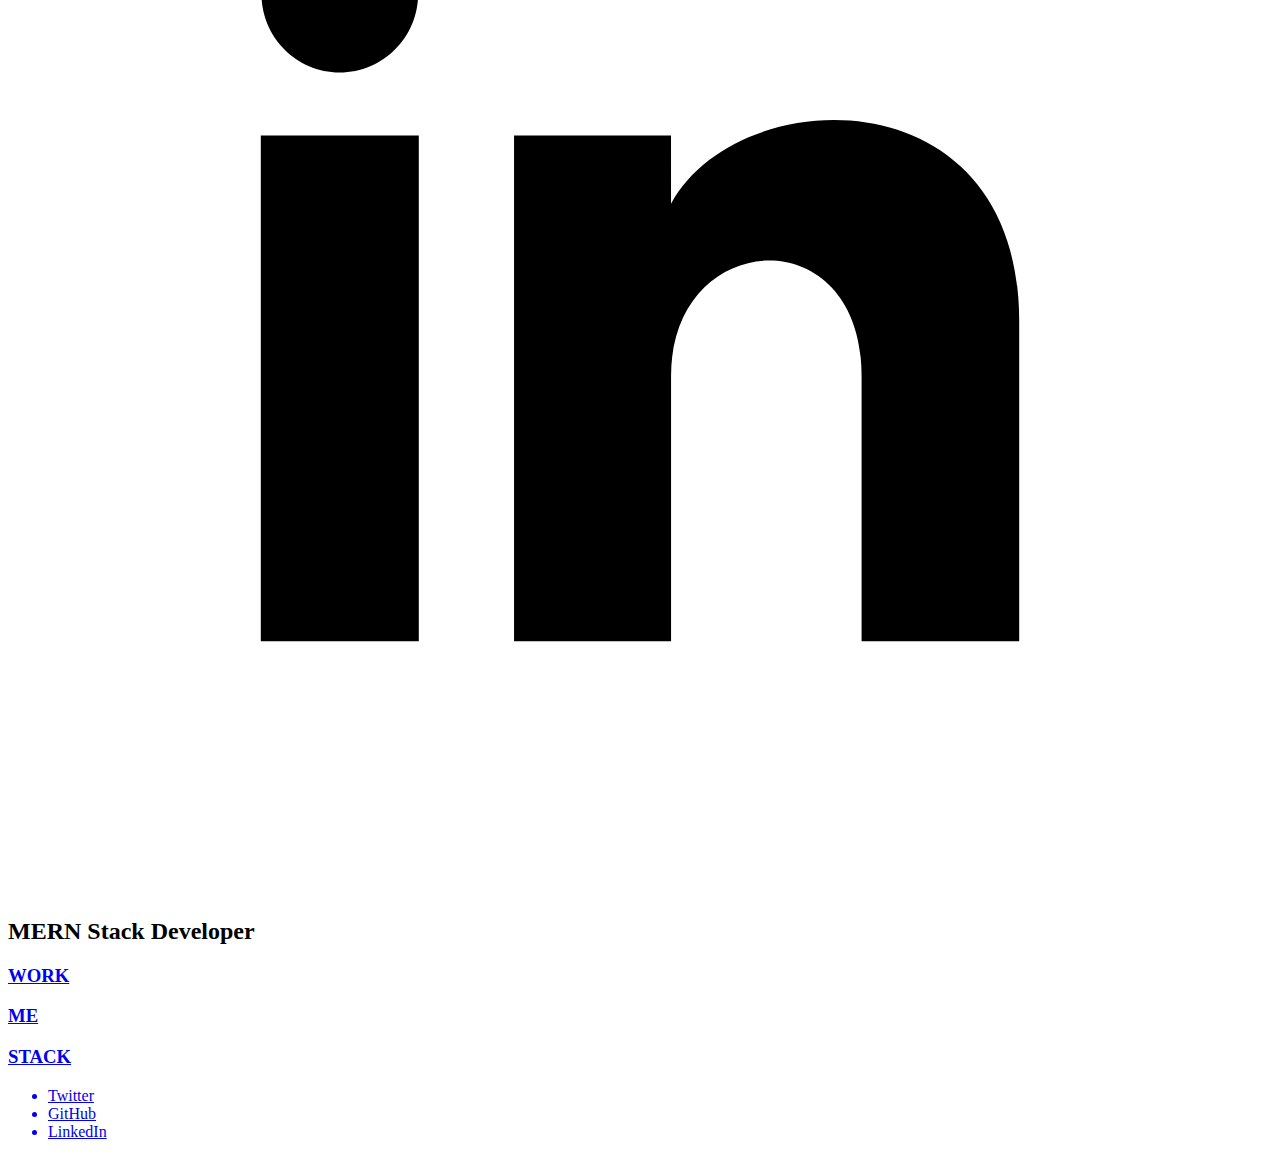
==== commit 91f35bb1: "Add files via upload" ====
--- a/index.html
+++ b/index.html
@@ -1,329 +1,117 @@
-<!DOCTYPE html>
-<html lang="en">
-<head>
-  <meta charset="UTF-8">
-  <meta name="viewport" content="width=device-width, initial-scale=1.0">
-  <link rel="stylesheet" href="https://stackpath.bootstrapcdn.com/bootstrap/4.5.2/css/bootstrap.min.css">
-  <link rel="stylesheet" href="https://stackpath.bootstrapcdn.com/bootstrap/4.5.2/css/bootstrap.min.css">
-  <link href="https://fonts.googleapis.com/css2?family=Roboto:wght@400;700&display=swap" rel="stylesheet">
-  <style>
-    body {
-      font-family: 'Roboto', sans-serif;
-      line-height: 1.6;
-      color: #333;
-      background-color: #f8f9fa;
-      margin: 0;
-      padding: 0;
-    }
-
-    header {
-      background-color: #007bff;
-      color: #fff;
-      padding: 2rem 0;
-      animation: fadeInUp 1s ease-out;
-    }
-
-    h2, h3, h4, h5, h6 {
-      color: #007bff;
-      animation: fadeIn 1s ease-out;
-    }
-
-    nav {
-      background-color: #fff;
-      box-shadow: 0 2px 5px rgba(0, 0, 0, 0.1);
-      animation: slideInDown 1s ease-out;
-    }
-
-    .navbar-nav {
-      margin-left: auto;
-    }
-
-    .navbar-nav a {
-      color: #333;
-    }
-
-    section {
-      padding: 40px 0;
-      animation: fadeInUp 1s ease-out;
-    }
-
-    .card {
-      box-shadow: 0 4px 8px rgba(0, 0, 0, 0.1);
-      transition: transform 0.3s;
-      animation: fadeIn 1s ease-out;
-    }
-
-    .card:hover {
-      transform: scale(1.05);
-    }
-
-    address {
-      font-style: normal;
-    }
-
-    .animated-list li {
-      opacity: 0;
-      transform: translateY(20px);
-      animation: fadeInUp 1s ease-out forwards;
-    }
-
-    footer {
-      background-color: #343a40;
-      color: #fff;
-      padding: 20px 0;
-      animation: slideInUp 1s ease-out;
-    }
-
-    footer a {
-      color: #ffc107;
-    }
-
-    @keyframes fadeIn {
-      from {
-        opacity: 0;
-      }
-      to {
-        opacity: 1;
-      }
-    }
-
-    @keyframes fadeInUp {
-      from {
-        opacity: 0;
-        transform: translateY(20px);
-      }
-      to {
-        opacity: 1;
-        transform: translateY(0);
-      }
-    }
-
-    @keyframes slideInDown {
-      from {
-        transform: translateY(-40px);
-      }
-      to {
-        transform: translateY(0);
-      }
-    }
-
-    @keyframes slideInUp {
-      from {
-        transform: translateY(40px);
-      }
-      to {
-        transform: translateY(0);
-      }
-    }
-  </style>
-
-
-  <script>
-    $(document).ready(function() {
-      $("a").on('click', function(event) {
-        if (this.hash !== "") {
-          event.preventDefault();
-          var hash = this.hash;
-          $('html, body').animate({
-            scrollTop: $(hash).offset().top
-          }, 800, function(){
-            window.location.hash = hash;
-          });
-        }
-      });
-
-      $(window).scroll(function() {
-        $(".fade-in").each(function() {
-          var position = $(this).offset().top;
-          var scroll = $(window).scrollTop();
-          if (position < scroll + $(window).height()) {
-            $(this).addClass("visible");
-          }
-        });
-      });
-    });
-  </script>
-  <title>Archit Archit - Software Developer Portfolio</title>
-</head>
-<body>
-  <header class="bg-primary text-white text-center py-5">
-    <h1>Archit Archit</h1>
-    <p class="lead">Software Developer</p>
-  </header>
-
-  <div class="container mt-4">
-    <nav class="navbar navbar-expand-lg navbar-light bg-light">
-      <button class="navbar-toggler" type="button" data-toggle="collapse" data-target="#navbarNav" aria-controls="navbarNav" aria-expanded="false" aria-label="Toggle navigation">
-        <span class="navbar-toggler-icon"></span>
-      </button>
-      <div class="collapse navbar-collapse" id="navbarNav">
-        <ul class="navbar-nav ml-auto">
-          <li class="nav-item">
-            <a class="nav-link" href="#summary">Summary</a>
-          </li>
-          <li class="nav-item">
-            <a class="nav-link" href="#highlights">Highlights</a>
-          </li>
-          <li class="nav-item">
-            <a class="nav-link" href="#education">Education</a>
-          </li>
-          <li class="nav-item">
-            <a class="nav-link" href="#technical-skills">Technical Skills</a>
-          </li>
-          <li class="nav-item">
-            <a class="nav-link" href="#projects">Projects</a>
-          </li>
-          <li class="nav-item">
-            <a class="nav-link" href="#work-experience">Work Experience</a>
-          </li>
-          <li class="nav-item">
-            <a class="nav-link" href="#volunteer-experience">Volunteer Experience</a>
-          </li>
-          <li class="nav-item">
-            <a class="nav-link" href="#resume">Resume</a>
-          </li>
-          <li class="nav-item">
-            <a class="nav-link" href="#contact">Contact</a>
-          </li>
-        </ul>
-      </div>
-    </nav>
-
-    <section id="summary">
-      <h2>Summarizing Statement</h2>
-      <p>Highly motivated individual seeking a software position with proficiency in Java, C, C++, Python, and hands-on experience in Spring, .NET, React, and Node.js frameworks. Committed to applying strong analytical and problem-solving skills to contribute to innovative software solutions. Eager to gain practical experience and always stay updated with new technologies. Committed to enhancing my skills under the mentorship of industry experts.</p>
-    </section>
-
-    <section id="highlights">
-      <h2>Highlights of Qualifications</h2>
-      <ul>
-        <li>Attained a 100% score in Mathematics for Computer Studies and Discrete Math & Statistics.</li>
-        <li>Consistent recognition for academic excellence, named on the Dean's List for both Fall 2022 and Winter 2023 terms.</li>
-        <li>Maintained an impressive overall GPA of 85.2%, showcasing dedication to academic success.</li>
-        <li>Software development proficiency in Python (100%), Java (93%), and .NET (94%).</li>
-      </ul>
-    </section>
-
-    <section id="education">
-      <h2>Education</h2>
-      <div class="row">
-        <div class="col-md-6">
-          <p class="font-weight-bold">Computer System Technology - Software Development</p>
-          <p>Mohawk College, Hamilton, ON</p>
-          <ul>
-            <li>Currently enrolled in Semester 4 of the 3-year Advanced Diploma co-op program.</li>
-            <li>Maintaining an overall GPA of 85.2%.</li>
-            <li>Honored twice on the Dean's List for the first two semesters.</li>
-            <li>Anticipated Graduation Date: December 2025.</li>
-          </ul>
-        </div>
-      </div>
-    </section>
-
-    <section id="technical-skills">
-      <h2>Technical Skills</h2>
-      <ul>
-        <li>Programming Languages – Java, C/C++, C#, Python.</li>
-        <li>Technologies – HTML, CSS, JavaScript, Bootstrap.</li>
-        <li>Database Management – MySQL, MongoDB.</li>
-        <li>In-Learning – ReactJS, NodeJS, Spring framework.</li>
-      </ul>
-    </section>
-
-    <section id="projects">
-      <h2>Projects</h2>
-      <div class="card">
-        <div class="card-body">
-          <h5 class="card-title">Portfolio Website</h5>
-          <p class="card-text">Crafted and launched portfolio, a dynamic website showcasing my skills, projects, and professional journey with a modern and user-friendly design.</p>
-        </div>
-      </div>
-      <div class="card mt-3">
-        <div class="card-body">
-          <h5 class="card-title">Java Documentation Website</h5>
-          <p class="card-text">Spearheaded the creation of javapassdocs, a comprehensive Java documentation website, as a PASS Leader at Mohawk College, dedicated to supporting lower semester students in mastering Java.</p>
-        </div>
-      </div>
-    </section>
-
-    <section id="work-experience">
-      <h2>Work Experience</h2>
-      <div class="card">
-        <div class="card-body">
-          <h5 class="card-title">PASS Leader (JAVA) - Mohawk College, Hamilton, ON (January 2024 - Present)</h5>
-          <ul>
-            <li>Leading and facilitating weekly study group sessions comprising 20+ lower-semester students, promoting collaboration and academic success.</li>
-            <li>Collaborating with faculty members and administrators to align peer mentoring initiatives with academic goals and objectives.</li>
-          </ul>
-        </div>
-      </div>
-
-      <div class="card mt-3">
-        <div class="card-body">
-          <h5 class="card-title">Warehouse Picker - Amazon Fulfillment Center, Hamilton, ON (November 2022 - July 2023)</h5>
-          <ul>
-            <li>Met or exceeded daily targets of picking 4000 packages while maintaining a strong focus on quality above 99%.</li>
-            <li>Collaborated with team members and supervisors to ensure a smooth workflow and achieve departmental goals.</li>
-            <li>Adapted quickly to changes in inventory and product locations, contributing to the overall efficiency of the warehouse.</li>
-          </ul>
-        </div>
-      </div>
-    </section>
-
-    <section id="volunteer-experience">
-      <h2>Volunteer Experience</h2>
-      <div class="card">
-        <div class="card-body">
-          <h5 class="card-title">Orientation Ambassador - Mohawk College, Hamilton, ON (September 2023)</h5>
-          <ul>
-            <li>Actively employed active listening and persuasion skills to assist over 50 students in understanding differing viewpoints, resolving conflicts, solving problems, and fostering positive change.</li>
-            <li>Applied intercultural competencies, communication skills, and a keen awareness of global issues to support the development community.</li>
-          </ul>
-        </div>
-      </div>
-
-      <div class="card mt-3">
-        <div class="card-body">
-          <h5 class="card-title">Executive at The New Developers Club - Mohawk College, Hamilton, ON (January 2024)</h5>
-          <ul>
-            <li>Contributing to the planning and execution of events, workshops, and initiatives aimed at fostering a collaborative and learning-oriented environment for aspiring developers.</li>
-            <li>Played a key role in organizing networking sessions and industry engagement events, providing club members with valuable opportunities to connect with professionals and gain insights into the field of software development.</li>
-          </ul>
-        </div>
-      </div>
-    </section>
-
-    <section id="resume" class="mt-5">
-        <h2>Resume</h2>
-        <div class="card">
-          <div class="card-body">
-            <h5 class="card-title">Archit Archit - Resume</h5>
-            <p class="card-text">Click the button below to view or download my resume.</p>
-            <a href="https://drive.google.com/file/d/1kvzw-_vx-3YMhmj7UJ2P-MCLBKqYnYAg/view?usp=sharing" class="btn btn-primary" target="_blank" rel="noopener noreferrer">View/Download Resume</a>
-          </div>
-        </div>
-      </section>
-      
-
-    <section id="contact">
-      <h2>Contact Information</h2>
-      <address>
-        <p>Location: Hamilton, ON</p>
-        <p>Phone: +1 (647)-588-6756</p>
-        <p>Email: archit.archit@mohawkcollege.ca</p>
-        <p>Portfolio: <a href="http://aroraarchit.com">aroraarchit.com</a></p>
-        <p>LinkedIn: <a href="https://www.linkedin.com/in/archit-archit-8ba535247/">LinkedIn Profile</a></p>
-      </address>
-    </section>
-  </div>
-
-  <footer class="bg-dark text-white text-center py-3 mt-5">
-    <p>This website was created temporarily for an assignment. You can find my actual portfolio website <a href="http://aroraarchit.com">here</a>.</p>
-  </footer>
-
-  <script src="https://code.jquery.com/jquery-3.5.1.slim.min.js"></script>
-  <script src="https://cdn.jsdelivr.net/npm/@popperjs/core@2.9.3/dist/umd/popper.min.js"></script>
-  <script src="https://stackpath.bootstrapcdn.com/bootstrap/4.5.2/js/bootstrap.min.js"></script>
-
-</body>
-</html>
+<!DOCTYPE html>
+<html lang="en">
+<head>
+    <meta charset="UTF-8">
+    <meta name="viewport" content="width=device-width, initial-scale=1">
+    <title>HI!</title>
+    <link rel="stylesheet" href="src/styles.css">
+</head>
+<body>
+    <svg version="1.1" class="wave"
+         xlmns="http://www.w3.org/200/svg">
+        <path
+                d="
+                M0 67
+                C 273,183
+                  822, -40
+                  1920,106
+                V 600
+                H 0
+                V 67
+                Z
+                ">
+            <animate
+                    repeatCount="indefinite"
+                    attributeName="d"
+                    dur="60s"
+                    attributeType="XML"
+                    values="
+                        M0 77
+                        C 473, 283
+                          822, -40
+                          1920, 116
+                          V 600
+                          H 0
+                          V 300
+                          Z;
+                          M0 77
+                          C 473, -40
+                          1222, 283
+                          1920, 136
+                          V 600
+                          H 0
+                          V 300
+                          Z;
+                          M0 77
+                          C 973, 260
+                          1722, -53
+                          1920, 120
+                          V 600
+                          H 0
+                          V 300
+                          Z;
+                          M0 77
+                          C 473, 283
+                          822, -40
+                          1920, 116
+                          V 600
+                          H 0
+                          V 300
+                          Z">
+            </animate>
+        </path>
+    </svg>
+
+    <header>
+        <ul>
+            <a href="index.html"><li>Home</li></a>
+            <a href="src/pages/contact.html"><li>Contact</li></a>
+        </ul>
+    </header>
+
+    <section class="hero-section">
+        <h1>A<span class="light-text">&</span>B</h1>
+        <div class="socials">
+            <div class="social">
+                <a href="https://twitter.com/Anmolbakshi14"  target="_blank">
+                    <svg xmlns="http://www.w3.org/2000/svg" viewBox="-8 -8 40 40"><path d="M24 4.557c-.883.392-1.832.656-2.828.775 1.017-.609 1.798-1.574 2.165-2.724-.951.564-2.005.974-3.127 1.195-.897-.957-2.178-1.555-3.594-1.555-3.179 0-5.515 2.966-4.797 6.045-4.091-.205-7.719-2.165-10.148-5.144-1.29 2.213-.669 5.108 1.523 6.574-.806-.026-1.566-.247-2.229-.616-.054 2.281 1.581 4.415 3.949 4.89-.693.188-1.452.232-2.224.084.626 1.956 2.444 3.379 4.6 3.419-2.07 1.623-4.678 2.348-7.29 2.04 2.179 1.397 4.768 2.212 7.548 2.212 9.142 0 14.307-7.721 13.995-14.646.962-.695 1.797-1.562 2.457-2.549z"/></svg>
+                </a>
+            </div>
+            <div class="social">
+                <a href="https://github.com/archit0903"  target="_blank">
+                    <svg xmlns="http://www.w3.org/2000/svg" viewBox="-8 -8 40 40"><path d="M12 0c-6.626 0-12 5.373-12 12 0 5.302 3.438 9.8 8.207 11.387.599.111.793-.261.793-.577v-2.234c-3.338.726-4.033-1.416-4.033-1.416-.546-1.387-1.333-1.756-1.333-1.756-1.089-.745.083-.729.083-.729 1.205.084 1.839 1.237 1.839 1.237 1.07 1.834 2.807 1.304 3.492.997.107-.775.418-1.305.762-1.604-2.665-.305-5.467-1.334-5.467-5.931 0-1.311.469-2.381 1.236-3.221-.124-.303-.535-1.524.117-3.176 0 0 1.008-.322 3.301 1.23.957-.266 1.983-.399 3.003-.404 1.02.005 2.047.138 3.006.404 2.291-1.552 3.297-1.23 3.297-1.23.653 1.653.242 2.874.118 3.176.77.84 1.235 1.911 1.235 3.221 0 4.609-2.807 5.624-5.479 5.921.43.372.823 1.102.823 2.222v3.293c0 .319.192.694.801.576 4.765-1.589 8.199-6.086 8.199-11.386 0-6.627-5.373-12-12-12z"/></svg>
+                </a>
+            </div>
+            <div class="social">
+                <a href="https://www.linkedin.com/in/anmol-bakshi-2a92a1218/"  target="_blank">
+                    <svg xmlns="http://www.w3.org/2000/svg" viewBox="-8 -8 40 40"><path d="M4.98 3.5c0 1.381-1.11 2.5-2.48 2.5s-2.48-1.119-2.48-2.5c0-1.38 1.11-2.5 2.48-2.5s2.48 1.12 2.48 2.5zm.02 4.5h-5v16h5v-16zm7.982 0h-4.968v16h4.969v-8.399c0-4.67 6.029-5.052 6.029 0v8.399h4.988v-10.131c0-7.88-8.922-7.593-11.018-3.714v-2.155z"/></svg>
+                </a>
+            </div>
+        </div>
+
+    </section>
+
+    <footer>
+        <h2>MERN Stack Developer</h2>
+        <div class="options">
+            <a href="src/pages/work.html"><h3>WORK</h3></a>
+            <a href="src/pages/about.html"><h3>ME</h3></a>
+            <a href="src/pages/stack.html"><h3>STACK</h3></a>
+        </div>
+
+        <ul>
+            <a href="https://twitter.com/Anmolbakshi14" target="_blank">
+                <li>Twitter</li>
+            </a>
+            <a href="https://github.com/12xghostking" target="_blank">
+                <li>GitHub</li>
+            </a>
+            <a href="https://www.linkedin.com/in/anmol-bakshi-2a92a1218/" target="_blank">
+                <li>LinkedIn</li>
+            </a>
+        </ul>
+    </footer>
+    
+
+</body>
+</html>
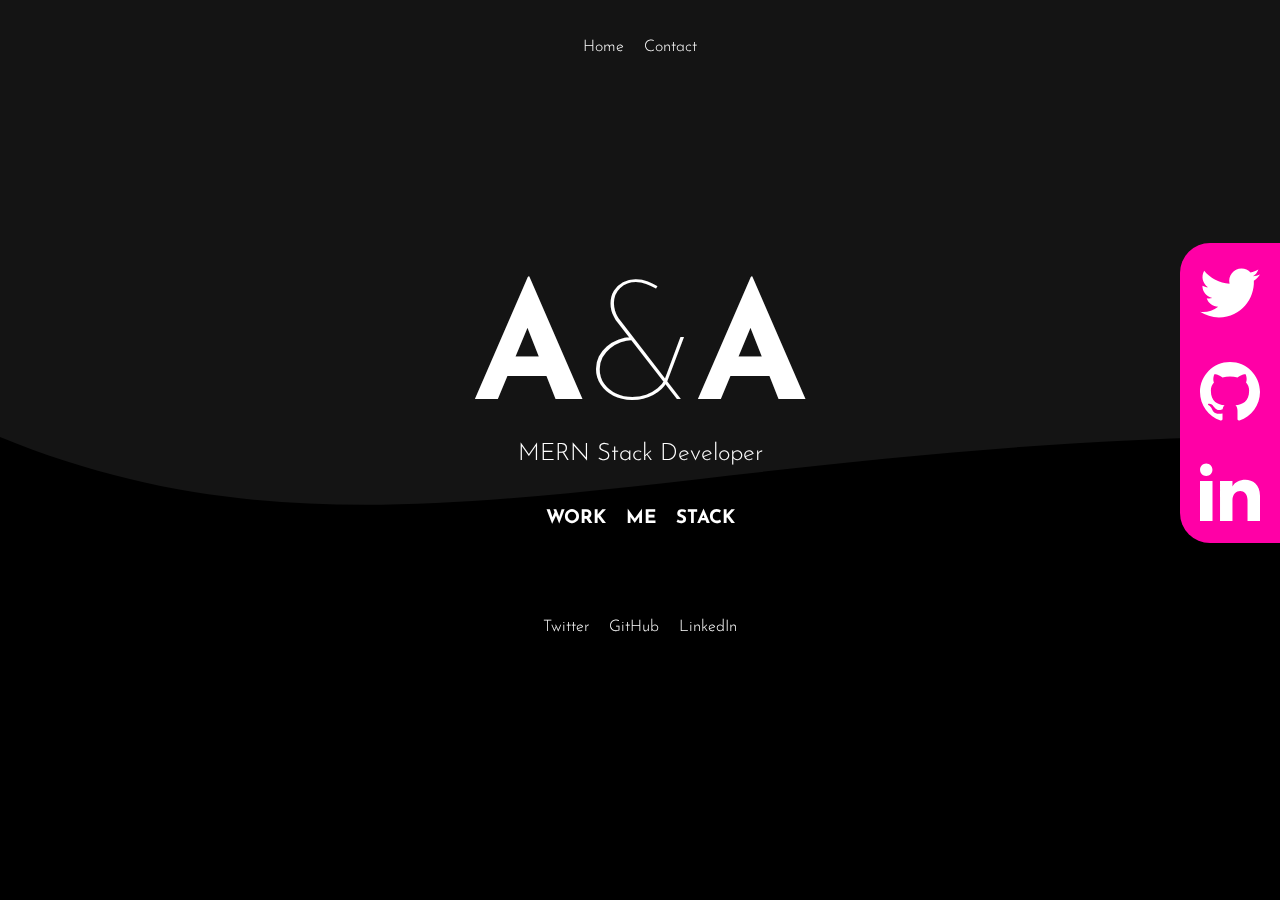
==== commit efebf9ed: "Updated resume" ====
--- a/index.html
+++ b/index.html
@@ -70,10 +70,10 @@
     </header>
 
     <section class="hero-section">
-        <h1>A<span class="light-text">&</span>B</h1>
+        <h1>A<span class="light-text">&</span>A</h1>
         <div class="socials">
             <div class="social">
-                <a href="https://twitter.com/Anmolbakshi14"  target="_blank">
+                <a href="https://twitter.com/ArchitA48120"  target="_blank">
                     <svg xmlns="http://www.w3.org/2000/svg" viewBox="-8 -8 40 40"><path d="M24 4.557c-.883.392-1.832.656-2.828.775 1.017-.609 1.798-1.574 2.165-2.724-.951.564-2.005.974-3.127 1.195-.897-.957-2.178-1.555-3.594-1.555-3.179 0-5.515 2.966-4.797 6.045-4.091-.205-7.719-2.165-10.148-5.144-1.29 2.213-.669 5.108 1.523 6.574-.806-.026-1.566-.247-2.229-.616-.054 2.281 1.581 4.415 3.949 4.89-.693.188-1.452.232-2.224.084.626 1.956 2.444 3.379 4.6 3.419-2.07 1.623-4.678 2.348-7.29 2.04 2.179 1.397 4.768 2.212 7.548 2.212 9.142 0 14.307-7.721 13.995-14.646.962-.695 1.797-1.562 2.457-2.549z"/></svg>
                 </a>
             </div>
@@ -83,7 +83,7 @@
                 </a>
             </div>
             <div class="social">
-                <a href="https://www.linkedin.com/in/anmol-bakshi-2a92a1218/"  target="_blank">
+                <a href="nkedin.com/in/archit-archit-8ba535247/"  target="_blank">
                     <svg xmlns="http://www.w3.org/2000/svg" viewBox="-8 -8 40 40"><path d="M4.98 3.5c0 1.381-1.11 2.5-2.48 2.5s-2.48-1.119-2.48-2.5c0-1.38 1.11-2.5 2.48-2.5s2.48 1.12 2.48 2.5zm.02 4.5h-5v16h5v-16zm7.982 0h-4.968v16h4.969v-8.399c0-4.67 6.029-5.052 6.029 0v8.399h4.988v-10.131c0-7.88-8.922-7.593-11.018-3.714v-2.155z"/></svg>
                 </a>
             </div>
@@ -100,13 +100,13 @@
         </div>
 
         <ul>
-            <a href="https://twitter.com/Anmolbakshi14" target="_blank">
+            <a href="https://twitter.com/ArchitA48120" target="_blank">
                 <li>Twitter</li>
             </a>
-            <a href="https://github.com/12xghostking" target="_blank">
+            <a href="https://github.com/archit0903" target="_blank">
                 <li>GitHub</li>
             </a>
-            <a href="https://www.linkedin.com/in/anmol-bakshi-2a92a1218/" target="_blank">
+            <a href="https://www.linkedin.com/in/archit-arora-8ba535247/" target="_blank">
                 <li>LinkedIn</li>
             </a>
         </ul>
--- a/src/styles.css
+++ b/src/styles.css
@@ -0,0 +1,214 @@
+@import url('https://fonts.googleapis.com/css2?family=Josefin+Sans:wght@100;300;400;500;700&display=swap');
+
+body {
+    background-color: rgb(20,20,20);
+    color: rgb(255,255,255);
+    font-family: 'Josefin Sans', sans-serif;
+    font-weight: 300;
+}
+
+header {
+    display: flex;
+    justify-content: center;
+}
+
+header ul {
+    display: flex;
+    padding: 10px 10px 50px 10px;
+}
+
+li {
+    list-style: none;
+    margin: 5px 10px;
+}
+
+h1 {
+    font-size: 160px;
+    font-weight: 700;
+    margin: 0;
+}
+
+h2 {
+    margin: 3px;
+    font-weight: 300;
+    text-align: center;
+}
+
+h3 {
+    margin: 0;
+}
+
+.subtitle {
+    font-size: 50px;
+}
+
+section {
+    display: flex;
+    flex-direction: column;
+    align-items: center;
+}
+
+.hero-section {
+    margin-top: 17vh;
+    text-align:center;
+    
+    
+}
+
+.light-text {
+    font-weight: 100;
+}
+
+footer {
+    position: relative;
+    bottom: 0;
+    left:0;
+    display: flex;
+    flex-direction: column;
+    align-items: center;
+    justify-content: center;
+   z-index:0;
+    
+}
+
+footer ul {
+    display: flex;
+    padding: 30px;
+}
+
+.options {
+    display: flex;
+     align-items: center;
+    justify-content: center;
+}
+
+.options a {
+    margin: 40px 10px;
+}
+
+a {
+    text-decoration: none;
+    color: rgb(255,255,255);
+}
+
+.socials {
+    width: 100px;
+    height: 300px;
+    background-color: rgb(255,0,166);
+    border-radius: 30px 0 0 30px;
+    position: fixed;
+    right: 0;
+    top: 27vh;
+    z-index: 1000;
+}
+
+@media only screen and (max-width: 600px) {
+.socials {
+    display: none;
+}
+
+}
+
+.social {
+    width: 100%;
+    height: 33%;
+}
+
+.wave {
+    fill: rgb(0,0,0);
+    width: 100vw;
+    height: 60vh;
+    position: fixed;
+    bottom: 0;
+    left: 0;
+    z-index: -2;
+}
+
+.social svg {
+    fill: rgb(255,255,255);
+}
+
+a:hover {
+    color: rgb(255,0,166);
+}
+
+/*work page*/
+
+.work-details {
+    width: 50%;
+}
+
+.work-details td {
+    padding: 30px;
+}
+
+
+@media only screen and (max-width: 600px) {
+    .work-details {
+        width: 80%;
+    }
+
+    .work-details td {
+        padding: 5px;
+    }
+}
+
+/*about me*/
+
+.about-me {
+    width: 50%;
+    text-align: center;
+    display: flex;
+    flex-direction: column;
+    align-items: center;
+}
+
+.about-me img {
+    height: 200px;
+    border-radius: 50%;
+    margin: 40px 10px 10px 10px;
+}
+.sub-pages-footer {
+    position: fixed;
+}
+
+
+@media only screen and (max-width: 600px) {
+    .sub-pages-footer {
+        position: relative;
+    }
+}
+
+
+/* contact page */
+.form-submit {
+    text-align: center;
+    width: 50%;
+}
+
+.form-submit form {
+    width: 100%;
+}
+
+.form-submit .form-row {
+    display: flex;
+    justify-content: space-between;
+}
+
+@media only screen and (max-width: 600px) {
+    .form-submit {
+        width: 80%;
+    }
+
+    .form-submit .form-row {
+        display: flex;
+        flex-direction: column;
+    }
+
+}
+p{
+font-size:20px;
+}
+h2:hover {
+    color: rgb(255,0,166);
+}
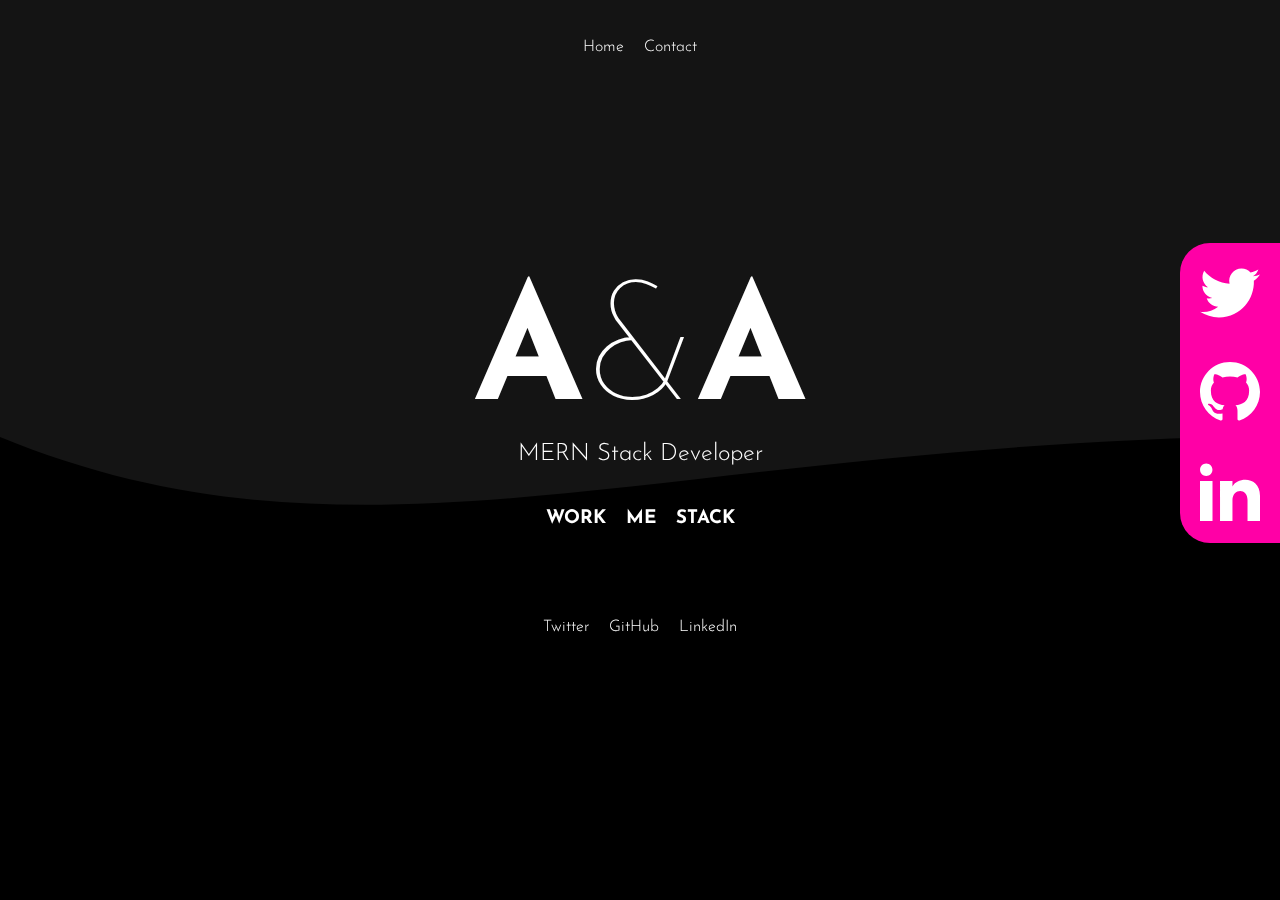
==== commit 2d5adbaf: "Changed resume" ====
--- a/index.html
+++ b/index.html
@@ -83,7 +83,7 @@
                 </a>
             </div>
             <div class="social">
-                <a href="nkedin.com/in/archit-archit-8ba535247/"  target="_blank">
+                <a href="https://www.linkedin.com/in/archit-arora-8ba535247/"  target="_blank">
                     <svg xmlns="http://www.w3.org/2000/svg" viewBox="-8 -8 40 40"><path d="M4.98 3.5c0 1.381-1.11 2.5-2.48 2.5s-2.48-1.119-2.48-2.5c0-1.38 1.11-2.5 2.48-2.5s2.48 1.12 2.48 2.5zm.02 4.5h-5v16h5v-16zm7.982 0h-4.968v16h4.969v-8.399c0-4.67 6.029-5.052 6.029 0v8.399h4.988v-10.131c0-7.88-8.922-7.593-11.018-3.714v-2.155z"/></svg>
                 </a>
             </div>
